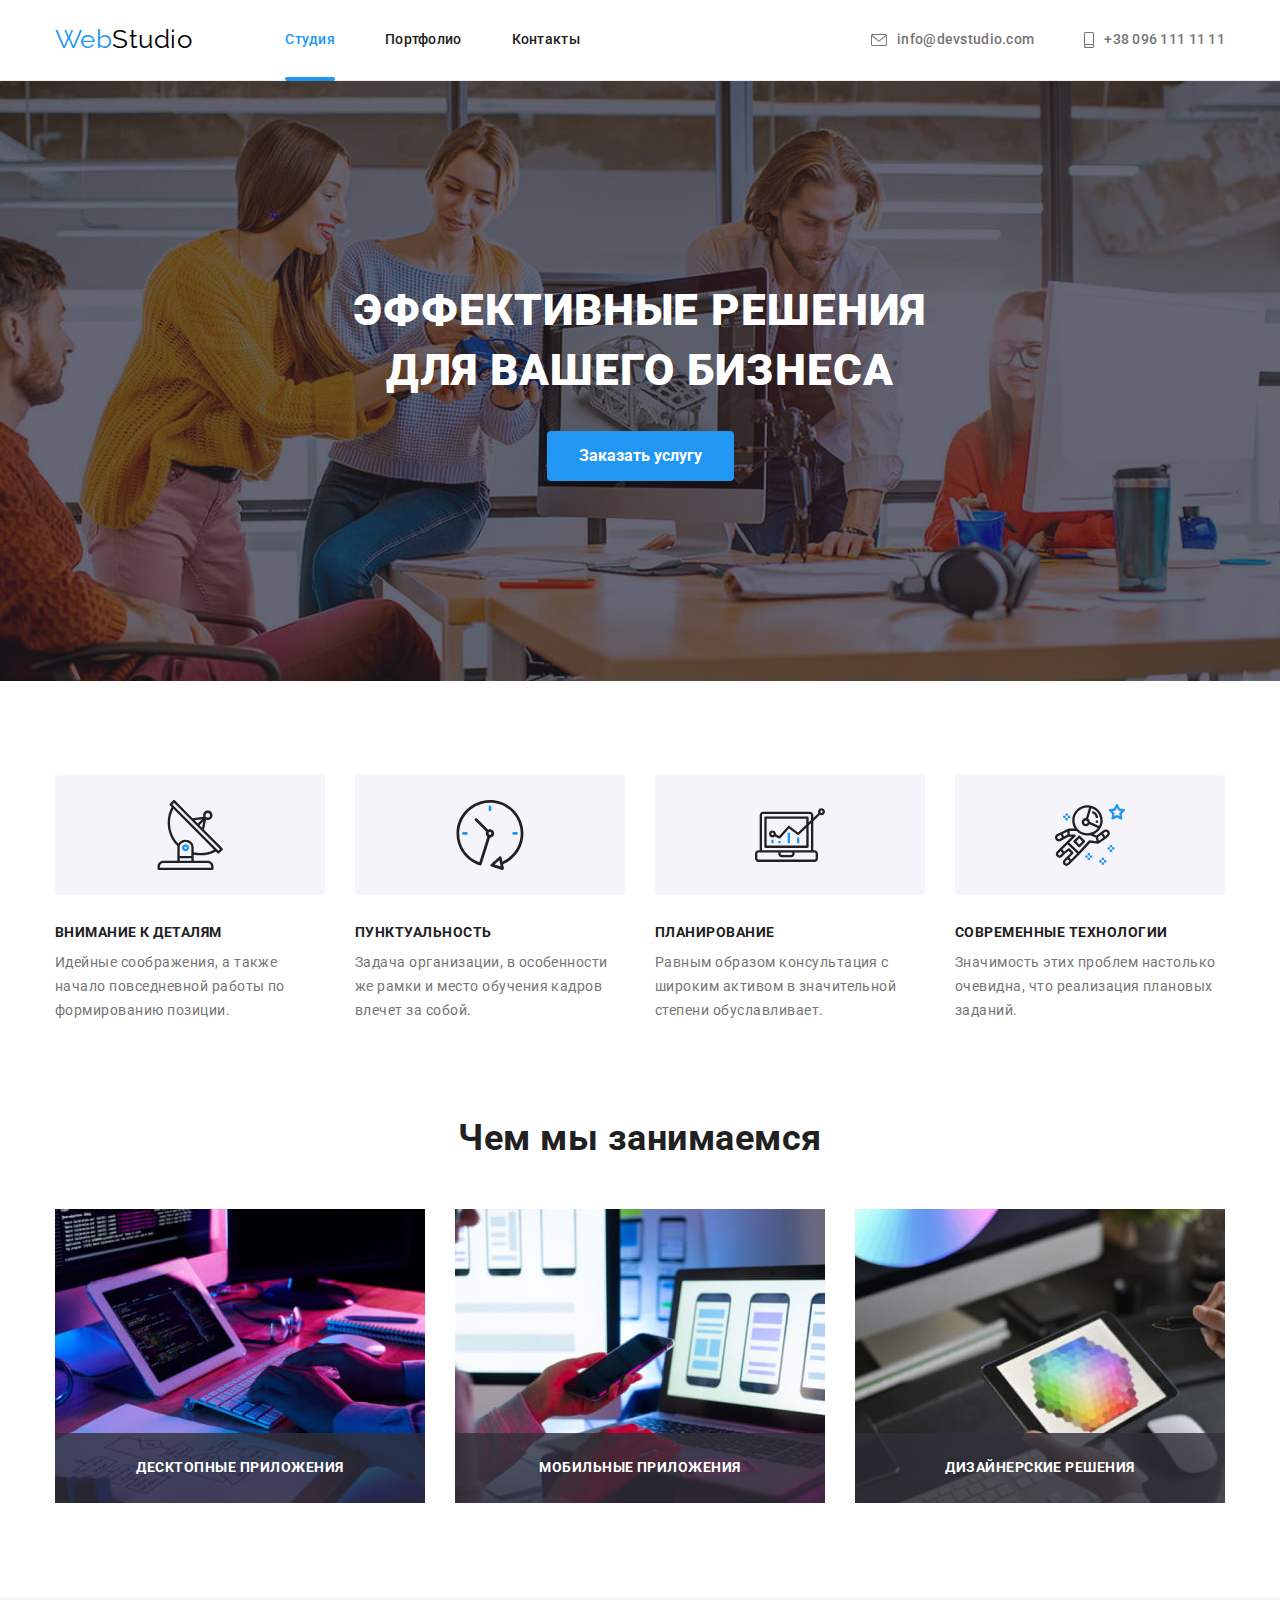
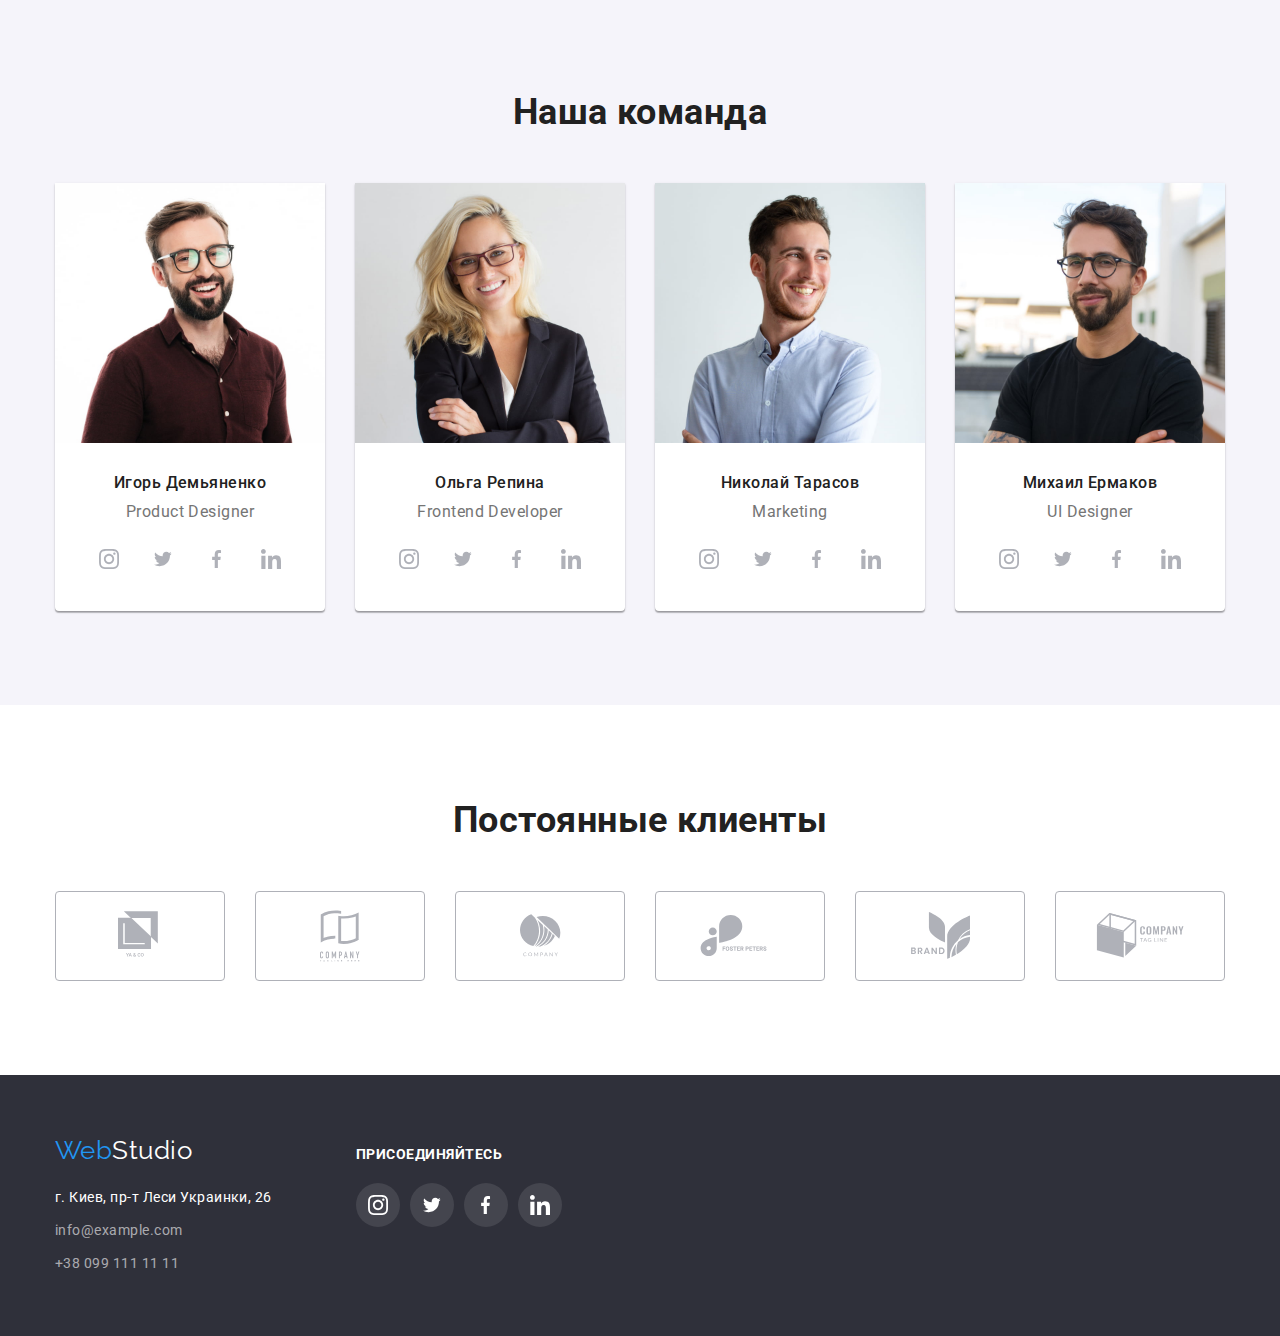
==== index.html @ 3621c743 "Initial commit" ====
<!DOCTYPE html>
<html lang="ru">

<head>
  <meta charset="UTF-8">
  <meta name="viewport" content="width=device-width, initial-scale=1.0">
  <link href="https://fonts.googleapis.com/css2?family=Raleway:wght@700&family=Roboto:wght@400;500;700;900&display=swap"
    rel="stylesheet">
  <link rel="stylesheet" href="https://cdnjs.cloudflare.com/ajax/libs/modern-normalize/1.0.0/modern-normalize.min.css">
  <link rel="stylesheet" href="./css/style.css">
  <title>Web Studio</title>
</head>

<body>
  <!-- Шапка -->
  <header>
    <div class="container navigation">
      <nav class="navigation">
        <a href="./index.html" class="logo"><span class="logob">Web</span>Studio</a>

        <ul class="site-nav">
          <li class="item">
            <a href="./index.html" class="link link-current">Студия</a>
          </li>
          <li class="item">
            <a href="./portfolio.html" class="link">Портфолио</a>
          </li>
          <li class="item">
            <a href="" class="link">Контакты</a>
          </li>
        </ul>
      </nav>

      <ul class="site-info">
        <li class="item">
          <a href="mailto:info@devstudio.com" class="link link-contacts">
            <svg class="icon" width="16" height="12">
              <use href="./image/studio/sprite.svg#icon-envelope"></use>
            </svg>
            info@devstudio.com
          </a>
        </li>
        <li class="item">
          <a href="tel:+380961111111" class="link link-contacts">
            <svg class="icon" width="10" height="16">
              <use href="./image/studio/sprite.svg#icon-smartphone"></use>
            </svg>
            +38 096 111 11 11
          </a>
        </li>
      </ul>
    </div>
  </header>

  <!-- Основа -->
  <main>
    <!-- Герой -->
    <section class="hero">
      <div class="container">
        <h1>Эффективные решения для вашего бизнеса</h1>
        <button type="button" data-modal-open>Заказать услугу</button>
      </div>
    </section>

    <!-- Особенности -->
    <section class="feature">
      <div class="container">
        <h2 class="visually-hidden">Особенности</h2>

        <ul class="feature-list">
          <li class="item">
            <div class="feature-icon">
              <svg class="image" width="70" height="70">
                <use href="./image/studio/sprite.svg#icon-antenna"></use>
              </svg>
            </div>
            <h3>Внимание к деталям</h3>
            <p>Идейные соображения, а также начало повседневной работы по формированию позиции.</p>
          </li>
          <li class="item">
            <div class="feature-icon">
              <svg class="image" width="70" height="70">
                <use href="./image/studio/sprite.svg#icon-clock"></use>
              </svg>
            </div>
            <h3>Пунктуальность</h3>
            <p>Задача организации, в особенности же рамки и место обучения кадров влечет за собой.</p>
          </li>
          <li class="item">
            <div class="feature-icon">
              <svg class="image" width="70" height="70">
                <use href="./image/studio/sprite.svg#icon-diagram"></use>
              </svg>
            </div>
            <h3>Планирование</h3>
            <p>Равным образом консультация с широким активом в значительной степени обуславливает.</p>
          </li>
          <li class="item">
            <div class="feature-icon">
              <svg class="image" width="70" height="70">
                <use href="./image/studio/sprite.svg#icon-astronaut"></use>
              </svg>
            </div>
            <h3>Современные технологии</h3>
            <p>Значимость этих проблем настолько очевидна, что реализация плановых заданий.</p>
          </li>
        </ul>
      </div>
    </section>

    <!-- Чем мы занимаемся -->
    <section class="employment">
      <div class="container">
        <h2>Чем мы занимаемся</h2>
        <ul class="employment-list">
          <li class="item">
              <img src="./image/studio/box1.jpg" alt="Десктопные приложения">
              <p>десктопные приложения</p>
          </li>
          <li class="item">
              <img src="./image/studio/box2.jpg" alt="Мобильные приложения">
              <p>мобильные приложения</p>
          </li>
          <li class="item">
              <img src="./image/studio/box3.jpg" alt="Дизайнерские решения">
              <p>дизайнерские решения</p>
          </li>
        </ul>
      </div>
    </section>

    <!-- Наша команда -->
    <section class="team">
      <div class="container">
        <h2>Наша команда</h2>

        <ul class="team-list">
          <li class="item">
            <img src="./image/studio/foto1.jpg" alt="Игорь Демьяненко" width="270">
            <div class="team-description">
              <h3>Игорь Демьяненко</h3>
              <p>Product Designer</p>
              <ul class="team-link-list">
                <li class="link-item">
                  <a href="" class="team-link">
                    <svg width="20" height="20">
                      <use href="./image/studio/sprite.svg#icon-instagram"></use>
                    </svg>
                  </a>
                </li>
                <li class="link-item">
                  <a href="" class="team-link">
                    <svg width="20" height="16">
                      <use href="./image/studio/sprite.svg#icon-twitter"></use>
                    </svg>
                  </a>
                </li>
                <li class="link-item">
                  <a href="" class="team-link">
                    <svg width="10" height="20">
                      <use href="./image/studio/sprite.svg#icon-facebook"></use>
                    </svg>
                  </a>
                </li>
                <li class="link-item">
                  <a href="" class="team-link">
                    <svg width="20" height="20">
                      <use href="./image/studio/sprite.svg#icon-linkedin"></use>
                    </svg>
                  </a>
                </li>
              </ul>
            </div>
          </li>
          <li class="item">
            <img src="./image/studio/foto2.jpg" alt="Ольга Репина" width="270">
            <div class="team-description">
              <h3>Ольга Репина</h3>
              <p>Frontend Developer</p>
              <ul class="team-link-list">
                <li class="link-item">
                  <a href="" class="team-link">
                    <svg class="icon" width="20" height="20">
                      <use href="./image/studio/sprite.svg#icon-instagram"></use>
                    </svg>
                  </a>
                </li>
                <li class="link-item">
                  <a href="" class="team-link">
                    <svg class="icon" width="20" height="16">
                      <use href="./image/studio/sprite.svg#icon-twitter"></use>
                    </svg>
                  </a>
                </li>
                <li class="link-item">
                  <a href="" class="team-link">
                    <svg class="icon" width="10" height="20">
                      <use href="./image/studio/sprite.svg#icon-facebook"></use>
                    </svg>
                  </a>
                </li>
                <li class="link-item">
                  <a href="" class="team-link">
                    <svg class="icon" width="20" height="20">
                      <use href="./image/studio/sprite.svg#icon-linkedin"></use>
                    </svg>
                  </a>
                </li>
              </ul>
            </div>
          </li>
          <li class="item">
            <img src="./image/studio/foto3.jpg" alt="Николай Тарасов" width="270">
            <div class="team-description">
              <h3>Николай Тарасов</h3>
              <p>Marketing</p>
              <ul class="team-link-list">
                <li class="link-item">
                  <a href="" class="team-link">
                    <svg class="icon" width="20" height="20">
                      <use href="./image/studio/sprite.svg#icon-instagram"></use>
                    </svg>
                  </a>
                </li>
                <li class="link-item">
                  <a href="" class="team-link">
                    <svg class="icon" width="20" height="16">
                      <use href="./image/studio/sprite.svg#icon-twitter"></use>
                    </svg>
                  </a>
                </li>
                <li class="link-item">
                  <a href="" class="team-link">
                    <svg class="icon" width="10" height="20">
                      <use href="./image/studio/sprite.svg#icon-facebook"></use>
                    </svg>
                  </a>
                </li>
                <li class="link-item">
                  <a href="" class="team-link">
                    <svg class="icon" width="20" height="20">
                      <use href="./image/studio/sprite.svg#icon-linkedin"></use>
                    </svg>
                  </a>
                </li>
              </ul>
            </div>
          </li>
          <li class="item">
            <img src="./image/studio/foto4.jpg" alt="Михаил Ермаков" width="270">
            <div class="team-description">
              <h3>Михаил Ермаков</h3>
              <p>UI Designer</p>
              <ul class="team-link-list">
                <li class="link-item">
                  <a href="" class="team-link">
                    <svg class="icon" width="20" height="20">
                      <use href="./image/studio/sprite.svg#icon-instagram"></use>
                    </svg>
                  </a>
                </li>
                <li class="link-item">
                  <a href="" class="team-link">
                    <svg class="icon" width="20" height="16">
                      <use href="./image/studio/sprite.svg#icon-twitter"></use>
                    </svg>
                  </a>
                </li>
                <li class="link-item">
                  <a href="" class="team-link">
                    <svg class="icon" width="10" height="20">
                      <use href="./image/studio/sprite.svg#icon-facebook"></use>
                    </svg>
                  </a>
                </li>
                <li class="link-item">
                  <a href="" class="team-link">
                    <svg class="icon" width="20" height="20">
                      <use href="./image/studio/sprite.svg#icon-linkedin"></use>
                    </svg>
                  </a>
                </li>
              </ul>
            </div>
          </li>
        </ul>
      </div>
    </section>

    <!-- Постоянные клиенты -->
    <section class="regular-customers">
      <div class="container">
        <h2>Постоянные клиенты</h2>

        <ul class="customers">
          <li class="item">
            <a href="" class="link customers-link">
              <svg class="icon" width="44" height="49">
                <use href="./image/studio/sprite.svg#icon-logo-1"></use>
              </svg>
            </a>
          </li>
          <li class="item">
            <a href="" class="link customers-link">
              <svg class="icon" width="40" height="52">
                <use href="./image/studio/sprite.svg#icon-logo-2"></use>
              </svg>
            </a>
          </li>
          <li class="item">
            <a href="" class="link customers-link">
              <svg class="icon" width="41" height="43">
                <use href="./image/studio/sprite.svg#icon-logo-3"></use>
              </svg>
            </a>
          </li>
          <li class="item">
            <a href="" class="link customers-link">
              <svg class="icon" width="80" height="42">
                <use href="./image/studio/sprite.svg#icon-logo-4"></use>
              </svg>
            </a>
          </li>
          <li class="item">
            <a href="" class="link customers-link">
              <svg class="icon" width="59" height="47">
                <use href="./image/studio/sprite.svg#icon-logo-5"></use>
              </svg>
            </a>
          </li>
          <li class="item">
            <a href="" class="link customers-link">
              <svg class="icon" width="89" height="45">
                <use href="./image/studio/sprite.svg#icon-logo-6"></use>
              </svg>
            </a>
          </li>
        </ul>
      </div>
    </section>
  </main>

  <!-- Подвал -->
  <footer>
    <div class="container">
      <div class="address-container">
        <a href="./index.html" class="logow"><span class="logob">Web</span>Studio</a>

        <address>
          <ul class="contacts">
            <li class="address-item">
              <p class="adress">г. Киев, пр-т Леси Украинки, 26</p>
            </li>
            <li class="address-item">
              <p class="link-contacts">info@example.com</p>
            </li>
            <li class="address-item">
              <p class="link-contacts">+38 099 111 11 11</p>
            </li>
          </ul>
        </address>
      </div>

      <div class="social-links-container">
        <p>присоединяйтесь</p>
        <ul class="social-link-list">
          <li class="social-item">
            <a href="" class="social-link">
              <svg width="20" height="20">
                <use href="./image/studio/sprite.svg#icon-instagram"></use>
            </svg>
           </a>
          </li>
          <li class="social-item">
            <a href="" class="social-link">
              <svg width="20" height="16">
                <use href="./image/studio/sprite.svg#icon-twitter"></use>
            </svg>
            </a>
          </li>
          <li class="social-item">
            <a href="" class="social-link">
              <svg width="10" height="20">
                <use href="./image/studio/sprite.svg#icon-facebook"></use>
            </svg>
            </a>
          </li>
          <li class="social-item">
            <a href="" class="social-link">
              <svg width="20" height="20">
                <use href="./image/studio/sprite.svg#icon-linkedin"></use>
            </svg>
            </a>
          </li>
        </ul>
      </div>
    </div>
  </footer>

  <!-- Модальное окно -->
  <div class="backdrop is-hidden" data-modal>
    <div class="modal">
      <button class="button-close" type="button" data-modal-close>
        <svg class="modal-icon" width="11px" height="11px">
          <use href="./image/studio/sprite.svg#icon-close"></use>
        </svg>
      </button>
    </div>
  </div>

  <script src="./js/modal.js"></script>
</body>
</html>
---- css/style.css ----
/* Макросики */
:root {
  --primary-text-color: #212121;
  --secondary-text-color: #757575;
  --hover-nav-color: #2196f3;
  --hover-button-color: #2196f3;
  --hover-button-text-color: #ffffff;
  --icons-color: #afb1b8;
  --hover-social-icons-color: #ffffff;
  --transition-parameter: 250ms cubic-bezier(0.4, 0, 0.2, 1);
}

/* Тельце */
body {
  color: var(--primary-text-color);
  background-color: #ffffff;
  font-family: 'Roboto', sans-serif;
  letter-spacing: 0.03em;
}

/* Обнуление */
ul {
  list-style: none;
  padding: 0;
  margin-top: 0px;
  margin-bottom: 0px;
}

a {
  text-decoration: none;
  color: inherit;
}

p,
h1,
h2,
h3 {
  margin-top: 0;
  margin-bottom: 0;
}

button {
  font-family: inherit;
  cursor: pointer;
}

img {
  display: block;
}

.visually-hidden {
  position: absolute;
  width: 1px;
  height: 1px;
  margin: -1px;
  border: 0;
  padding: 0;
  white-space: nowrap;
  clip-path: inset(100%);
  clip: rect(0 0 0 0);
  overflow: hidden;
}

/* Общая рамка */
.container {
  margin-left: auto;
  margin-right: auto;
  width: 1200px;
  padding-left: 15px;
  padding-right: 15px;

  /* outline: 1px solid tomato; */
}

/*! HEADER */
/* Лого */
header {
  border-bottom: 1px solid #ececec;
}

.logo {
  color: #000000;
  font-family: 'Raleway', sans-serif;
  font-size: 26px;
  line-height: 1.2;
}

.logow {
  color: #ffffff;
  font-family: 'Raleway', sans-serif;
  font-size: 26px;
  line-height: 1.2;
}

.logob {
  color: var(--hover-nav-color);
}

/* Навигация */
.container.navigation {
  display: flex;
  height: 80px;
}

.navigation {
  display: flex;
  align-items: center;
}

.site-nav {
  display: flex;
  margin-left: 93px;
}

.navigation .link {
  display: block;
  padding: 32px 0;
}

.site-nav .item {
  position: relative;
}

.site-nav .item:not(:last-child) {
  margin-right: 50px;
}

.site-nav .link::after {
  content: '';

  display: block;
  width: 0;
  height: 4px;

  position: absolute;
  bottom: -1px;
  right: 0;

  background: var(--hover-nav-color);
  border-radius: 2px;

  transition: width var(--transition-parameter);
}

.site-nav .link:hover::after,
.site-nav .link:focus::after {
  width: 100%;
  left: 0;
}

.site-info {
  display: flex;
  margin-left: auto;
  align-items: center;
}

.site-info .link {
  display: flex;
  align-items: center;
}

.site-info .item:not(:last-child) {
  margin-right: 50px;
}

.site-info .icon {
  margin-right: 10px;
  fill: currentColor;
}

/* Ссылки и взаимодействие с ними */
.link {
  color: var(--primary-text-color);
  font-weight: 500;
  font-size: 14px;
  line-height: 1.14;
  letter-spacing: 0.02em;

  transition: color var(--transition-parameter);
}

.link-contacts {
  color: var(--secondary-text-color);
}

.link:hover,
.link:focus,
.link-current {
  color: var(--hover-nav-color);
}

.site-nav .link-current::after {
  content: '';

  display: block;
  width: 100%;
  height: 4px;

  position: absolute;
  bottom: -1px;
  right: 0;

  background: var(--hover-nav-color);
  border-radius: 2px;
}

/*! MAIN INDEX */
/* Герой */
.hero {
  color: #ffffff;
  max-width: 1600px;
  margin-left: auto;
  margin-right: auto;
  background-color: #2f303a;
  background-image: linear-gradient(
      to right,
      rgba(47, 48, 58, 0.4),
      rgba(47, 48, 58, 0.4)
    ),
    url('../image/studio/bg-hero-img.jpg');
  background-repeat: no-repeat;
  background-position: center;
  background-size: cover;
  letter-spacing: 0.06em;
  text-align: center;
  padding-top: 200px;
  padding-bottom: 200px;
}

.hero h1 {
  margin-bottom: 30px;
  text-align: center;
  text-transform: uppercase;
  font-weight: 900;
  font-size: 44px;
  line-height: 1.36;
  width: 675px;
  margin: 0 auto 30px;
}

.hero button {
  display: inline-block;
  padding: 10px 32px;
  text-align: center;

  color: #ffffff;
  background-color: var(--hover-nav-color);
  font-weight: 700;
  font-size: 16px;
  line-height: 1.88;
  cursor: pointer;

  border: none;
  border-radius: 4px;
  box-shadow: 0px 4px 4px rgba(0, 0, 0, 0.15);
  transition: background-color var(--transition-parameter),
    color var(--transition-parameter);
}

.hero button:hover {
  color: #000000;
  background-color: #fff;
}

/* Особенности */
.feature {
  padding-top: 94px;
  padding-bottom: 94px;
}

.feature-list {
  display: flex;
}

.feature-list .item {
  width: 270px;
}

.feature-list .item:not(:last-child) {
  margin-right: 30px;
}

.feature-icon {
  display: flex;
  justify-content: center;
  align-items: center;
  margin-bottom: 30px;
  width: 270px;
  height: 120px;
  background-color: #f5f4fa;
  border-radius: 4px;
}

.feature h3 {
  margin-bottom: 10px;
  font-size: 14px;
  line-height: 1.14;
  text-transform: uppercase;
}

.feature p {
  color: var(--secondary-text-color);
  font-size: 14px;
  line-height: 1.71;
}

/* Чем мы занимаемся */
.employment {
  padding-bottom: 94px;
}

.employment h2 {
  text-align: center;
  font-size: 36px;
  line-height: 1.17;
  margin-bottom: 50px;
}

.employment-list {
  display: flex;
}

.employment-list .item:not(:last-child) {
  margin-right: 30px;
}

.employment .item {
  position: relative;
}

.employment p {
  display: flex;
  justify-content: center;
  align-items: center;
  position: absolute;
  bottom: 0;
  right: 0;
  height: 70px;
  width: 100%;
  font-weight: 700;
  color: #fff;
  font-size: 14px;
  line-height: 1.14;
  text-transform: uppercase;
  background: rgba(47, 48, 58, 0.8);
}

/* Наша команда */
.team {
  text-align: center;
  background-color: #f5f4fa;
  padding-top: 94px;
  padding-bottom: 94px;
}

.team h2 {
  text-align: center;
  font-size: 36px;
  line-height: 1.17;
  margin-bottom: 50px;
}

.team-list {
  display: flex;
}

.team-list .item:not(:last-child) {
  margin-right: 30px;
}

.team-list .item {
  background: #ffffff;
  box-shadow: 0px 1px 3px rgba(0, 0, 0, 0.12), 0px 1px 1px rgba(0, 0, 0, 0.14),
    0px 2px 1px rgba(0, 0, 0, 0.2);
  border-radius: 0px 0px 4px 4px;
}

.team-description {
  padding: 30px 0px;
  margin: 0 10px;
}

.team h3 {
  font-weight: 500;
  font-size: 16px;
  line-height: 1.19;
  margin-bottom: 10px;
}

.team p {
  color: var(--secondary-text-color);
  font-size: 16px;
  line-height: 1.19;
  margin-bottom: 16px;
}

.team-link-list {
  display: flex;
  justify-content: center;
  align-items: center;
  width: 206px;
  height: 44px;
  margin: 0 22px;
}

.team-link-list .link-item:not(:last-child) {
  margin-right: 10px;
}

.team-link {
  display: flex;
  justify-content: center;
  align-items: center;

  width: 44px;
  height: 44px;
  border-radius: 50%;
  fill: var(--icons-color);

  transition: background-color var(--transition-parameter),
    fill var(--transition-parameter), transform var(--transition-parameter);
}

.team-link:hover,
.team-link:focus {
  background-color: var(--hover-nav-color);
  fill: var(--hover-social-icons-color);
  transform: scale(1.25);
}

/* Постоянные клиенты */
.regular-customers {
  padding-top: 94px;
  padding-bottom: 94px;
}

.regular-customers h2 {
  font-size: 36px;
  line-height: 1.17;
  text-align: center;
  margin-bottom: 50px;
}

.customers {
  display: flex;
}

.customers .item:not(:last-child) {
  margin-right: 30px;
}

.customers-link {
  display: flex;
  justify-content: center;
  align-items: center;

  width: 170px;
  height: 90px;
  border: 1px solid var(--icons-color);
  border-radius: 4px;
  fill: var(--icons-color);
  transition: background-color var(--transition-parameter),
    fill var(--transition-parameter), transform var(--transition-parameter);
}

.customers-link:hover,
.customers-link:focus {
  fill: currentColor;
  border-color: var(--hover-nav-color);
  transform: scale(1.25);
}

/*! FOOTER */
/* Футер */
footer {
  background-color: #2f303a;
  color: #ffffff;
  padding: 60px 0px;
}

footer .container {
  display: flex;
}

/* Адресс */
.address-container {
  min-width: 231px;
  margin-right: 70px;
}

address {
  font-style: normal;
  margin-top: 20px;
}

.contacts {
  font-size: 14px;
  line-height: 1.71;
}

.contacts .link-contacts {
  color: rgba(255, 255, 255, 0.6);
  font-size: 14px;
  line-height: 1.71;
}

.contacts .address-item:not(:last-child) {
  margin-bottom: 9px;
}

/* Социальные ссылки */
.social-links-container p {
  font-size: 14px;
  line-height: 1.14;
  font-weight: bold;
  text-transform: uppercase;
  margin-top: 12px;
  margin-bottom: 20px;
}

.social-link-list {
  display: flex;
  width: 206px;
  height: 44px;
}

.social-link-list .social-item:not(:last-child) {
  margin-right: 10px;
}

.social-link {
  display: flex;
  justify-content: center;
  align-items: center;
  width: 44px;
  height: 44px;
  border-radius: 50%;
  fill: #ffffff;
  background-color: rgba(255, 255, 255, 0.1);
  transition: background-color var(--transition-parameter),
    fill var(--transition-parameter), transform var(--transition-parameter);
}

.social-link:hover,
.social-link:focus {
  background-color: var(--hover-nav-color);
  fill: var(--hover-social-icons-color);
  transform: scale(1.25);
}

/*! Модальное окно */
.backdrop {
  position: fixed;
  top: 0;
  left: 0;
  width: 100%;
  height: 100%;
  background: rgba(0, 0, 0, 0.1);

  opacity: 1;
  transition: opacity var(--transition-parameter);
}

.backdrop.is-hidden {
  opacity: 0;
  pointer-events: none;
}

.backdrop.is-hidden .modal {
  transform: translate(-50%, -50%) rotate(90deg) scale(0.1);
}

.modal {
  position: absolute;
  top: 50%;
  left: 50%;

  min-width: 528px;
  min-height: 581px;
  background-color: #ffffff;
  box-shadow: 0px 1px 3px rgba(0, 0, 0, 0.12), 0px 1px 1px rgba(0, 0, 0, 0.14),
    0px 2px 1px rgba(0, 0, 0, 0.2);
  border-radius: 4px;

  transform: translate(-50%, -50%) scale(1);
  transition: transform var(--transition-parameter);
}

.button-close {
  position: absolute;
  top: 8px;
  right: 8px;

  display: flex;
  justify-content: center;
  align-items: center;

  width: 30px;
  height: 30px;
  background: #ffffff;
  border: 1px solid rgba(0, 0, 0, 0.1);
  border-radius: 50%;
  fill: currentColor;
  cursor: pointer;

  transition: fill var(--transition-parameter),
    scale var(--transition-parameter);
}

.button-close:hover,
.button-close:focus {
  fill: var(--hover-nav-color);
  transform: scale(1.05);
}

/*! MAIN PORTFOLIO */
/* Кнопки фильтра портфолио */
.portfolio {
  padding-top: 94px;
  padding-bottom: 94px;
}

.filter {
  display: flex;
  margin-bottom: 56px;
  justify-content: center;
}

.filter button {
  color: var(--primary-text-color);
  background-color: #f5f4fa;
  border: none;
  border-radius: 4px;
  font-weight: 500;
  font-size: 16px;
  line-height: 1.63;
  padding: 6px 22px;

  transition: background-color var(--transition-parameter),
    color var(--transition-parameter), box-shadow var(--transition-parameter);
}

.filter .item:not(:last-child) {
  margin-right: 8px;
}

.filter button:hover,
.filter button:focus {
  color: #ffffff;
  background-color: var(--hover-nav-color);
  border: none;
  box-shadow: 0px 3px 1px rgba(0, 0, 0, 0.1), 0px 1px 2px rgba(0, 0, 0, 0.08),
    0px 2px 2px rgba(0, 0, 0, 0.12);
}

/* Портфолио */
.content {
  display: flex;
  flex-wrap: wrap;
}

.content .item {
  position: relative;
  min-width: 370px;
}

.content .item:not(:nth-child(3n)) {
  margin-right: 30px;
}

.content .item:not(:nth-last-child(-n + 3)) {
  margin-bottom: 30px;
}

.content .item:hover,
.content .item:focus {
  box-shadow: 0px 1px 1px rgba(0, 0, 0, 0.12), 0px 4px 4px rgba(0, 0, 0, 0.06),
    1px 4px 6px rgba(0, 0, 0, 0.16);
}

.content .overlay {
  position: relative;
  overflow: hidden;
}

.content .overlay-text {
  position: absolute;
  top: 0;
  left: 0;

  width: 100%;
  height: 100%;
  padding: 63px 24px;
  background-color: rgba(33, 150, 243, 0.9);

  color: #ffffff;
  font-size: 18px;
  line-height: 1.56;

  opacity: 0;
  transition: transform var(--transition-parameter),
    opacity var(--transition-parameter);
  transform: translateY(100%);
}

.content-link:hover .overlay-text,
.content-link:focus .overlay-text {
  opacity: 1;
  transform: translateY(0%);
}

.content .card-description {
  background: #ffffff;
  border: 1px solid #eeeeee;
  border-top: 0px;
  padding: 20px 24px;
  max-width: 370px;
}

.content .description {
  letter-spacing: 0.06em;
  font-size: 18px;
  line-height: 2;
  margin-bottom: 4px;
}

.content .class {
  color: var(--secondary-text-color);
  font-size: 16px;
  line-height: 1.88;
}
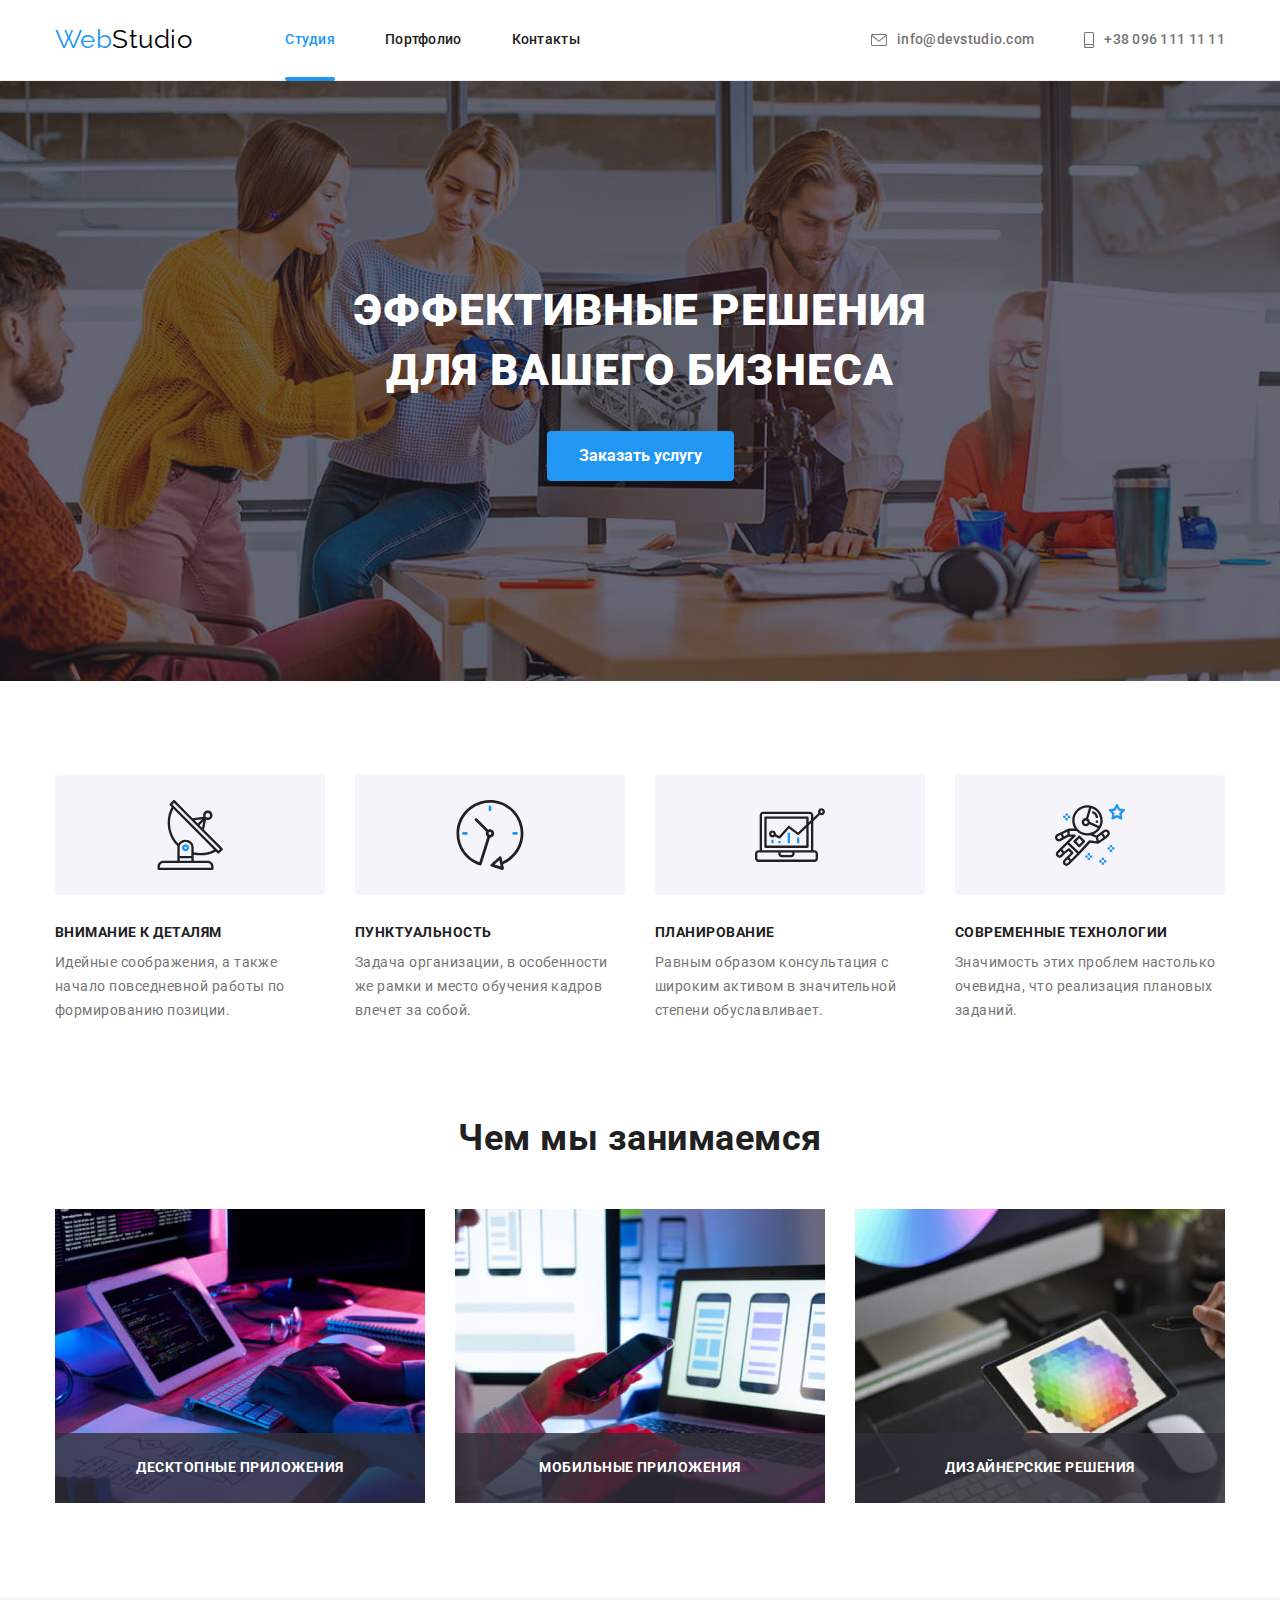
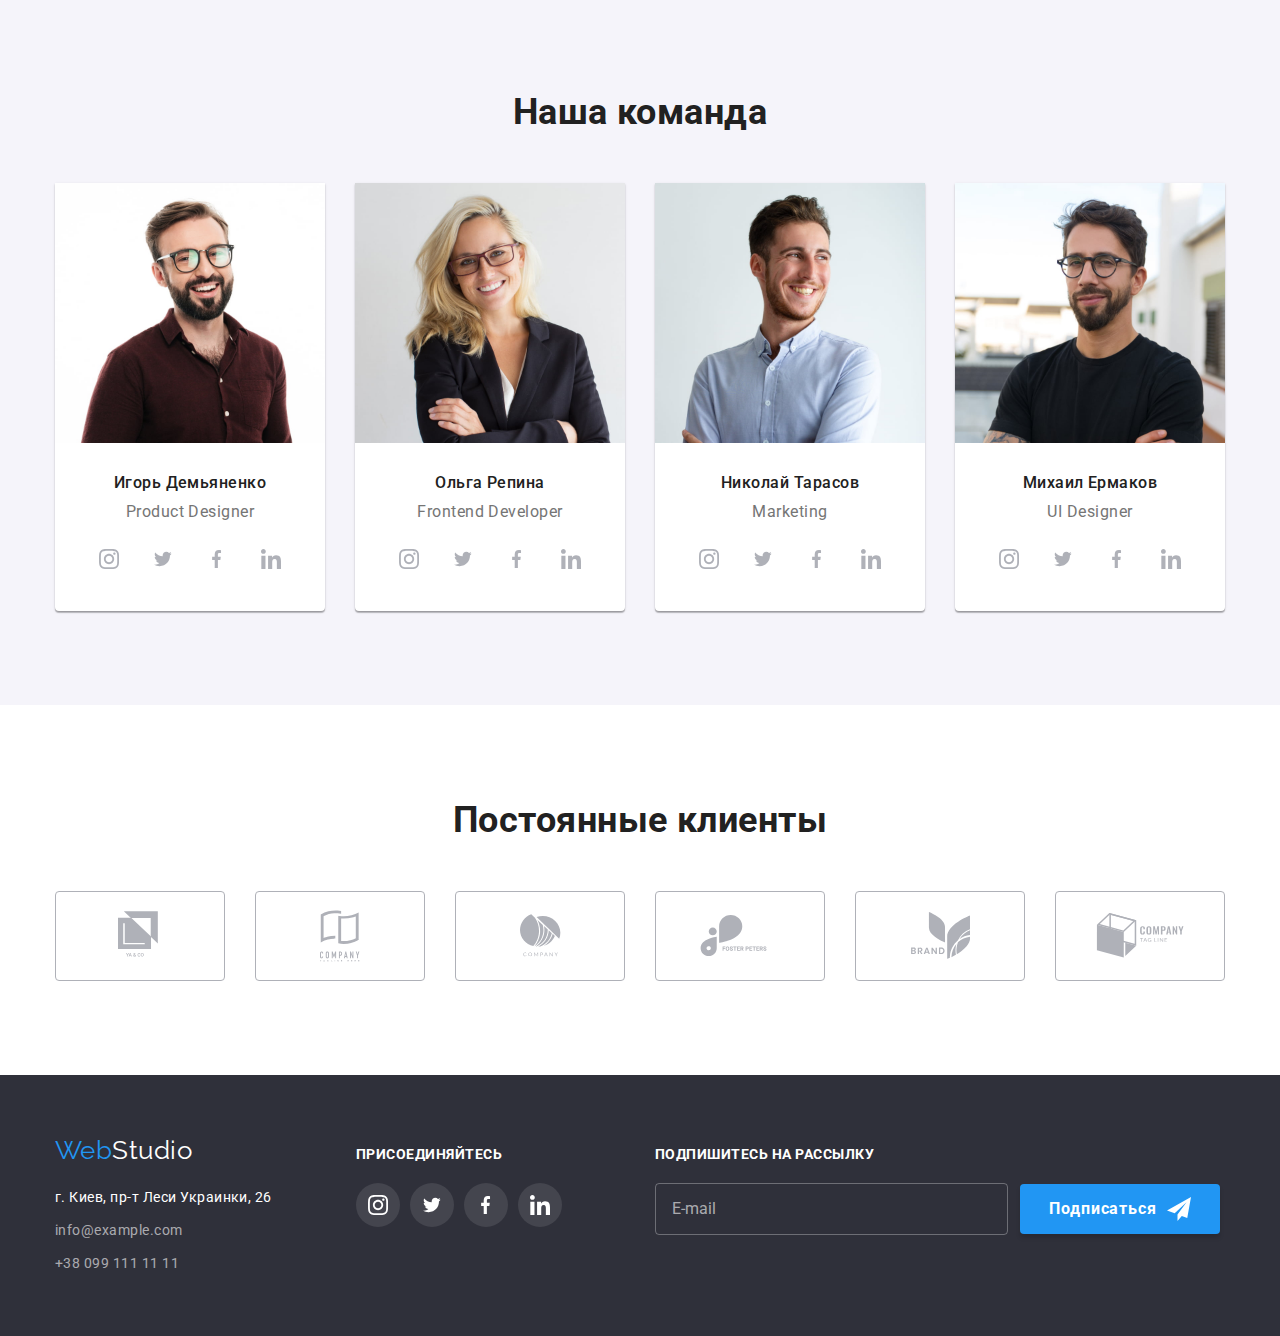
==== commit 4b3716dc: "Испр. ошибки, добавлена форма подписки и переходы" ====
--- a/index.html
+++ b/index.html
@@ -394,17 +394,66 @@
           </li>
         </ul>
       </div>
+
+      <div class="subscribe-container">
+        <p>подпишитесь на рассылку</p>
+        <form class="subscribe-form" action="">
+          <input type="email" name="email" placeholder="E-mail">
+
+          <button class="button-subscribe" type="submit">Подписаться
+            <svg class="subscribe-icon" width="24" height="24">
+              <use href="./image/studio/sprite.svg#icon-send"></use>
+            </svg>
+          </button>
+        </form>
+      </div>
     </div>
   </footer>
 
   <!-- Модальное окно -->
   <div class="backdrop is-hidden" data-modal>
     <div class="modal">
-      <button class="button-close" type="button" data-modal-close>
-        <svg class="modal-icon" width="11px" height="11px">
-          <use href="./image/studio/sprite.svg#icon-close"></use>
-        </svg>
-      </button>
+      <form class="modal-form" action="">
+        <button class="button-close" type="button" data-modal-close>
+          <svg width="11px" height="11px">
+            <use href="./image/studio/sprite.svg#icon-close"></use>
+          </svg>
+        </button>
+
+        <p>Оставьте свои данные, мы вам перезвоним</p>
+
+        <div class="input-container">
+          <label class="form-label" for="name">Имя</label>
+          <input class="form-input" type="name" name="name" id="name">
+          <svg class="modal-icon" width="18" height="18">
+            <use href="./image/studio/sprite.svg#icon-human"></use>
+          </svg>
+        </div>
+        <div class="input-container">
+          <label  class="form-label" for="tel">Телефон</label>
+          <input class="form-input" type="tel" name="phone" id="tel">
+          <svg class="modal-icon" width="18" height="18">
+            <use href="./image/studio/sprite.svg#icon-phone"></use>
+          </svg>
+        </div>
+        <div class="input-container">
+          <label  class="form-label" for="email">Почта</label>
+          <input class="form-input" type="email" name="email" id="email">
+          <svg class="modal-icon" width="18" height="18">
+            <use href="./image/studio/sprite.svg#icon-envelope-modal"></use>
+          </svg>
+        </div>
+        <div class="input-container textarea">
+          <label  class="form-label" for="comment">Комментарии</label>
+          <textarea type="text" name="comment" id="comment" placeholder="Введите текст"></textarea>
+        </div>
+        <div class="input-container checkbox">
+          <input type="checkbox" name="privacy" id="privacy">
+          <label for="privacy">Соглашаюсь с рассылкой и принимаю <a href="" class="privacy-link">Условия договора</a></label>
+        </div>
+
+        <button class="button-submit" type="submit">Отправить</button>
+      </form>
     </div>
   </div>
 
--- a/css/style.css
+++ b/css/style.css
@@ -257,7 +257,8 @@
     color var(--transition-parameter);
 }
 
-.hero button:hover {
+.hero button:hover,
+.hero button:focus {
   color: #000000;
   background-color: #fff;
 }
@@ -509,13 +510,19 @@
 }
 
 /* Социальные ссылки */
+.social-links-container {
+  min-width: 206px;
+  margin-right: 93px;
+}
+
 .social-links-container p {
-  font-size: 14px;
-  line-height: 1.14;
-  font-weight: bold;
-  text-transform: uppercase;
   margin-top: 12px;
   margin-bottom: 20px;
+
+  font-size: 14px;
+  line-height: 1.14;
+  font-weight: 700;
+  text-transform: uppercase;
 }
 
 .social-link-list {
@@ -548,6 +555,82 @@
   transform: scale(1.25);
 }
 
+/* Подписка */
+.subscribe-container {
+  min-width: 570px;
+}
+
+.subscribe-container p {
+  margin-top: 12px;
+  margin-bottom: 20px;
+
+  font-weight: 700;
+  font-size: 14px;
+  line-height: 1.14;
+  text-transform: uppercase;
+}
+
+.subscribe-form {
+  display: flex;
+  align-items: center;
+}
+
+.subscribe-form input {
+  width: 353px;
+  margin-right: 12px;
+  padding: 15px 16px;
+
+  font-size: 16px;
+  line-height: 1.25;
+  color: rgba(255, 255, 255, 0.6);
+  cursor: pointer;
+
+  background-color: transparent;
+  border: 1px solid rgba(255, 255, 255, 0.3);
+  border-radius: 4px;
+}
+
+.subscribe-form input::placeholder {
+  font-size: 16px;
+  line-height: 1.25;
+  color: rgba(255, 255, 255, 0.6);
+}
+
+.button-subscribe {
+  display: flex;
+  justify-content: center;
+  align-items: center;
+
+  width: 200px;
+  height: 50px;
+  padding: 10px 28px;
+
+  font-weight: 700;
+  font-size: 16px;
+  line-height: 1.88;
+  letter-spacing: 0.06em;
+  text-align: center;
+  fill: currentColor;
+
+  color: #ffffff;
+  background: #2196f3;
+  box-shadow: 0px 4px 4px rgba(0, 0, 0, 0.15);
+  border: none;
+  border-radius: 4px;
+
+  transition: color var(--transition-parameter),
+    background var(--transition-parameter), fill var(--transition-parameter);
+}
+
+.button-subscribe:hover,
+.button-subscribe:focus {
+  color: #000000;
+  background-color: #ffffff;
+}
+
+.subscribe-icon {
+  margin-left: 10px;
+}
 /*! Модальное окно */
 .backdrop {
   position: fixed;
@@ -570,6 +653,7 @@
   transform: translate(-50%, -50%) rotate(90deg) scale(0.1);
 }
 
+/* Внутренности модалки */
 .modal {
   position: absolute;
   top: 50%;
@@ -584,6 +668,12 @@
 
   transform: translate(-50%, -50%) scale(1);
   transition: transform var(--transition-parameter);
+}
+
+.modal-form {
+  display: flex;
+  flex-direction: column;
+  padding: 40px;
 }
 
 .button-close {
@@ -613,6 +703,144 @@
   transform: scale(1.05);
 }
 
+.modal-form p {
+  margin-bottom: 12px;
+
+  font-weight: 700;
+  font-size: 20px;
+  line-height: 1.15;
+  text-align: center;
+}
+
+.modal-form .input-container {
+  display: flex;
+  flex-direction: column;
+
+  position: relative;
+  margin-bottom: 10px;
+}
+
+.modal-form .form-label {
+  margin-bottom: 4px;
+
+  color: #757575;
+  font-size: 12px;
+  line-height: 1.17;
+  letter-spacing: 0.01em;
+}
+
+.modal-form .form-input {
+  position: relative;
+  padding: 11px 12px 11px 42px;
+
+  border: 1px solid rgba(33, 33, 33, 0.2);
+  border-radius: 4px;
+  cursor: pointer;
+
+  font-size: 14px;
+  line-height: 1.14;
+  letter-spacing: 0.01em;
+
+  transition: border var(--transition-parameter);
+}
+
+.modal-icon {
+  position: absolute;
+  top: 50%;
+  left: 12px;
+
+  fill: currentColor;
+
+  transition: fill var(--transition-parameter);
+}
+
+.modal-form .form-input:focus .modal-form textarea:focus {
+  border: 1px solid var(--hover-button-color);
+  outline: none;
+}
+
+.modal-form .form-input:focus ~ .modal-icon {
+  fill: var(--hover-button-color);
+}
+
+.modal-form textarea {
+  height: 120px;
+  resize: none;
+  padding: 12px 16px;
+  margin-bottom: 20px;
+
+  border: 1px solid rgba(33, 33, 33, 0.2);
+  border-radius: 4px;
+  cursor: pointer;
+
+  font-size: 14px;
+  line-height: 1.14;
+  letter-spacing: 0.01em;
+}
+
+.input-container.textarea {
+  margin-bottom: 0;
+}
+
+.modal-form textarea::placeholder {
+  font-size: 14px;
+  line-height: 1.14;
+  letter-spacing: 0.01em;
+  color: rgba(117, 117, 117, 0.5);
+}
+
+.input-container.checkbox {
+  display: flex;
+  flex-direction: row;
+  align-items: center;
+
+  margin-left: auto;
+  margin-right: auto;
+  margin-bottom: 30px;
+}
+
+.input-container.checkbox input[type='checkbox'] {
+  margin-right: 8px;
+}
+
+.input-container.checkbox label[for='privacy'] {
+  font-size: 14px;
+  line-height: 1.71;
+
+  color: #757575;
+}
+
+.input-container.checkbox .privacy-link {
+  text-decoration-line: underline;
+  color: #2196f3;
+}
+
+.button-submit {
+  width: 200px;
+  height: 50px;
+  margin-left: auto;
+  margin-right: auto;
+  padding: 10px 55px;
+
+  font-weight: 700;
+  font-size: 16px;
+  line-height: 1.88;
+  letter-spacing: 0.06em;
+  text-align: center;
+
+  color: #ffffff;
+  background: #2196f3;
+  box-shadow: 0px 4px 4px rgba(0, 0, 0, 0.15);
+  border: none;
+  border-radius: 4px;
+
+  transition: background var(--transition-parameter);
+}
+
+.button-submit:hover,
+.button-submit:focus {
+  background: #188ce8;
+}
 /*! MAIN PORTFOLIO */
 /* Кнопки фильтра портфолио */
 .portfolio {
@@ -672,12 +900,6 @@
   margin-bottom: 30px;
 }
 
-.content .item:hover,
-.content .item:focus {
-  box-shadow: 0px 1px 1px rgba(0, 0, 0, 0.12), 0px 4px 4px rgba(0, 0, 0, 0.06),
-    1px 4px 6px rgba(0, 0, 0, 0.16);
-}
-
 .content .overlay {
   position: relative;
   overflow: hidden;
@@ -701,6 +923,16 @@
   transition: transform var(--transition-parameter),
     opacity var(--transition-parameter);
   transform: translateY(100%);
+}
+
+.content-link {
+  display: inline-block;
+}
+
+.content-link:hover,
+.content-link:focus {
+  box-shadow: 0px 1px 1px rgba(0, 0, 0, 0.12), 0px 4px 4px rgba(0, 0, 0, 0.06),
+    1px 4px 6px rgba(0, 0, 0, 0.16);
 }
 
 .content-link:hover .overlay-text,
